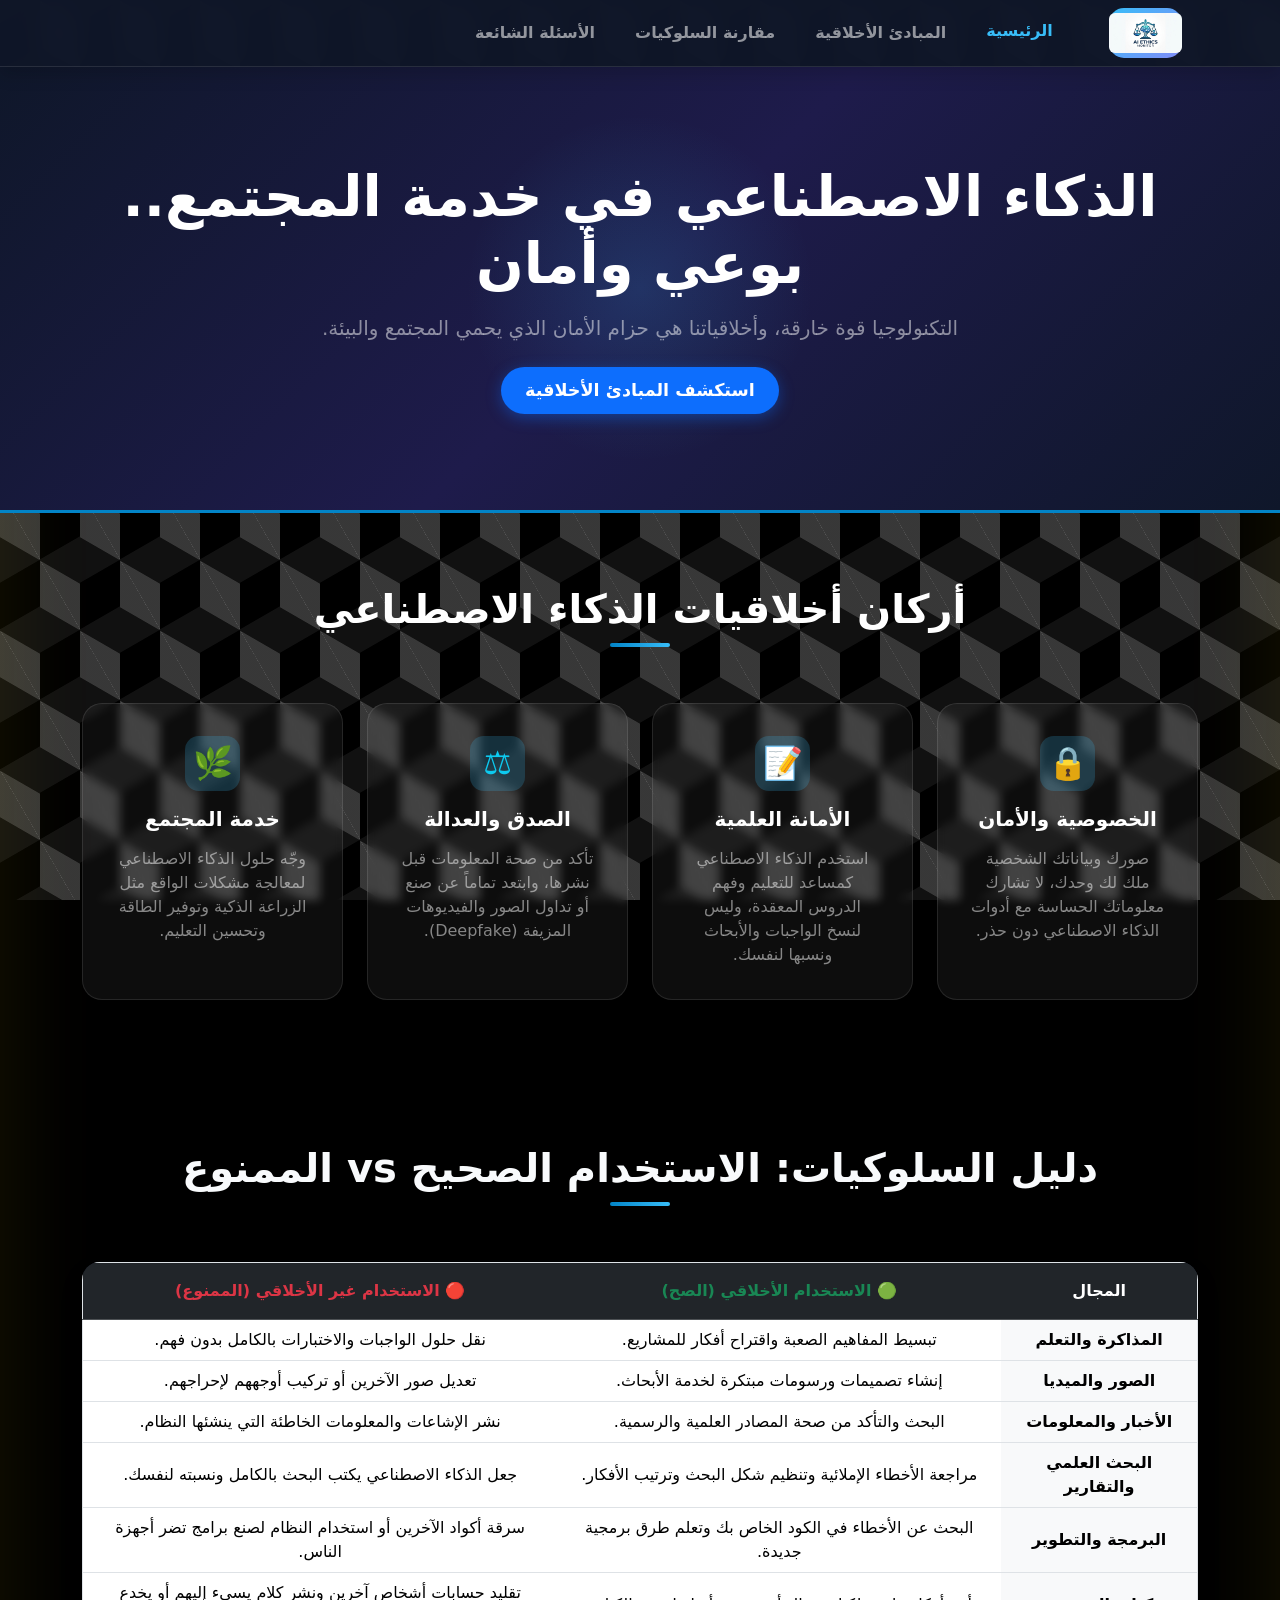
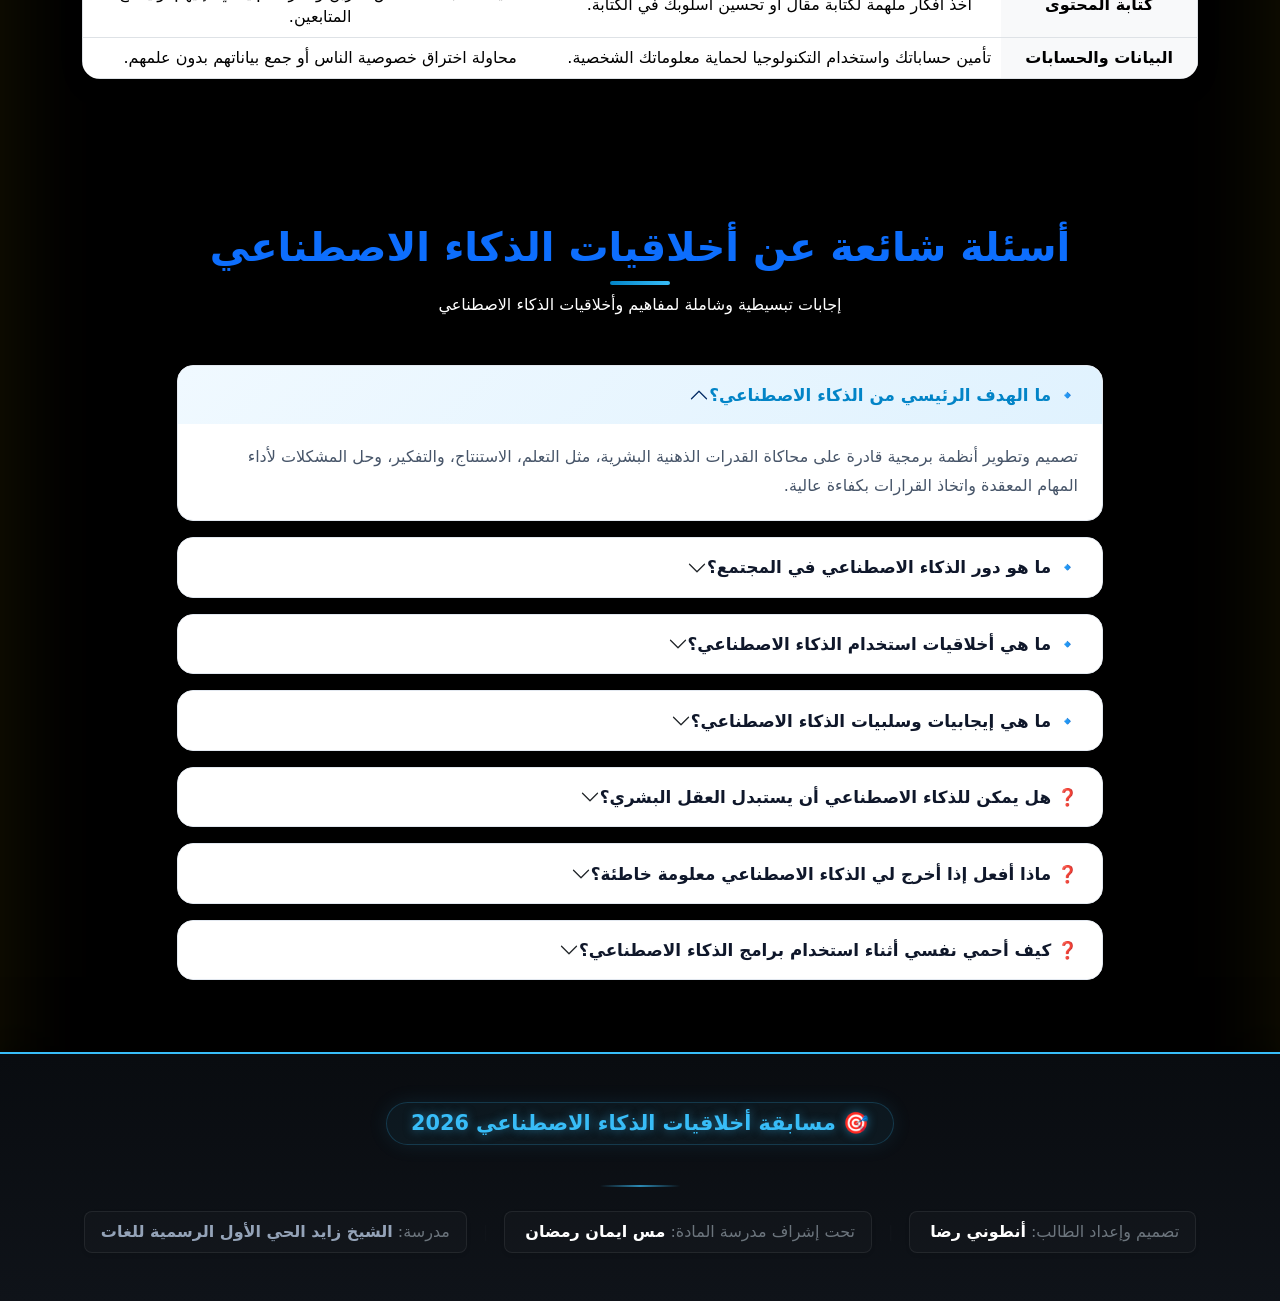
==== index.html @ 088524da "Add files via upload" ====
<!DOCTYPE html>
<html lang="ar" dir="rtl">
<head>
    <meta charset="UTF-8">
    <meta name="viewport" content="width=device-width, initial-scale=1.0">
    <title>مسابقة أخلاقيات الذكاء الاصطناعي - ذكاء بأخلاق</title>
    <!-- Bootstrap CSS -->
    <link rel="stylesheet" href="css/bootstrap.min.css">
    <!-- Font Awesome لإظهار الأيقونات -->
    <link rel="stylesheet" href="https://cdnjs.cloudflare.com/ajax/libs/font-awesome/6.5.1/css/all.min.css">
    <!-- Custom Style الملف الخارجي -->
    <link rel="stylesheet" href="style.css">

    <link rel="icon" type="image/jpeg" href="img/1dabd346-ee70-464e-b8fa-806f057bb779.jpeg">

    <!-- Open Graph Meta Tags لمشاركة اللينك -->
    <meta property="og:type" content="website">
    <meta property="og:title" content="مسابقة أخلاقيات الذكاء الاصطناعي - ذكاء بأخلاق">
    <meta property="og:description" content="دليل المبادئ الأخلاقية للذكاء الاصطناعي - القواعد والأسس لضمان استخدام التكنولوجيا بشكل آمن ومسؤول.">
    <meta property="og:image" content="https://YOUR-DOMAIN.netlify.app/img/1dabd346-ee70-464e-b8fa-806f057bb779.jpeg">

    <!-- كود الـ CSS المطور الخاص بالخلفية وإصلاح تضارب الألوان والتغطية -->
    <style>
        body {
            font-family: 'Cairo', system-ui, -apple-system, sans-serif;
            color: #f8fafc; /* تفتيح الخط الأساسي ليظهر على الخلفية المظلمة */
            overflow-x: hidden;
            width: 100%;
            min-height: 100vh; /* يضمن امتداد الخلفية لآخر الصفحة عند التمرير */
            
            /* كود الخلفية الهندسية المميزة الخاص بك بعد الدمج الاحترافي */
            background: 
              linear-gradient(30deg, #111111 12%, transparent 12.5%, transparent 87%, #111111 87.5%, #111111),
              linear-gradient(150deg, #111111 12%, transparent 12.5%, transparent 87%, #111111 87.5%, #111111),
              linear-gradient(30deg, #111111 12%, transparent 12.5%, transparent 87%, #111111 87.5%, #111111),
              linear-gradient(150deg, #111111 12%, transparent 12.5%, transparent 87%, #111111 87.5%, #111111),
              linear-gradient(60deg, #77777777 25%, transparent 25.5%, transparent 75%, #77777777 75%, #77777777),
              linear-gradient(60deg, #77777777 25%, transparent 25.5%, transparent 75%, #77777777 75%, #77777777),
              #000000; 
              
            background-position: 0 0, 0 0, 40px 70px, 40px 70px, 0 0, 40px 70px;
            background-size: 80px 140px;
            background-attachment: fixed; /* تثبيت الخلفية الهندسية أثناء التمرير لشكل أكثر احترافية */
            box-shadow: inset 0 0 100px rgba(255, 215, 0, 0.1);
        }

        /* تنسيقات إضافية لجعل الكروت تبدو زجاجية شفافة وتظهر الخلفية من ورائها */
        .custom-card {
            background: rgba(255, 255, 255, 0.05) !important;
            border: 1px solid rgba(255, 255, 255, 0.1) !important;
            color: #ffffff !important;
            backdrop-filter: blur(5px);
        }
        
        .card-hover {
            transition: transform 0.3s ease, box-shadow 0.3s ease;
        }
        
        .card-hover:hover {
            transform: translateY(-6px);
            box-shadow: 0 12px 24px rgba(56, 189, 248, 0.2) !important; /* توهج أزرق يتماشى مع الفوتر */
        }
        
        .icon-box {
            width: 55px;
            height: 55px;
            border-radius: 14px;
            background-color: rgba(56, 189, 248, 0.2);
            display: flex;
            align-items: center;
            justify-content: center;
        }

        .shadow__btn {
            display: inline-block;
            padding: 10px 24px;
            border-radius: 50px;
            color: #fff;
            background: #0d6efd;
            text-decoration: none;
            box-shadow: 0 4px 15px rgba(13, 110, 253, 0.4);
            transition: 0.3s;
        }

        .shadow__btn:hover {
            background: #0b5ed7;
            color: #fff;
            transform: scale(1.05);
        }

        /* تعديل ألوان الجدول ليتناسب مع الخلفية المظلمة */
        .table {
            color: #fff !important;
        }
        .table-hover tbody tr:hover {
            background-color: rgba(255, 255, 255, 0.05) !important;
            color: #fff !important;
        }
        .text-muted-mt-2{
            color: white;
        }
    </style>
</head>
<body>

    <!-- 1. (Navbar) -->
    <nav class="navbar navbar-expand-lg navbar-dark bg-dark sticky-top shadow">
        <div class="container">
            <a class="navbar-brand fw-bold d-flex align-items-center gap-2" href="#home">
                <img src="img/1dabd346-ee70-464e-b8fa-806f057bb779.jpeg" alt="شعار ذكاء بأخلاق" height="40" class="d-inline-block align-text-top rounded">
            </a>

            <button class="navbar-toggler border-0" type="button" data-bs-toggle="collapse" data-bs-target="#navbarNav">
                <span class="navbar-toggler-icon"></span>
            </button>

            <div class="collapse navbar-collapse" id="navbarNav">
                <ul class="navbar-nav ms-auto gap-2">
                    <li class="nav-item"><a class="nav-link active px-3 rounded-pill" href="#home">الرئيسية</a></li>
                    <li class="nav-item"><a class="nav-link px-3 rounded-pill" href="#principles">المبادئ الأخلاقية</a></li>
                    <li class="nav-item"><a class="nav-link px-3 rounded-pill" href="#comparison">مقارنة السلوكيات</a></li>
                    <li class="nav-item"><a class="nav-link px-3 rounded-pill" href="#faq">الأسئلة الشائعة</a></li>
                </ul>
            </div>
        </div>
    </nav>

    <!-- 2. (Hero Section - جعلنا الخلفية شفافة لتعرض هندسة الموقع) -->
    <header id="home" class="bg-transparent text-white text-center py-5">
        <div class="container py-5 position-relative" style="z-index: 2;">
            <h1 class="display-4 fw-bold mb-3 text-white">الذكاء الاصطناعي في خدمة المجتمع.. بوعي وأمان</h1>
            <p class="lead mb-4 text-white-50 mx-auto" style="max-width: 750px;">التكنولوجيا قوة خارقة، وأخلاقياتنا هي حزام الأمان الذي يحمي المجتمع والبيئة.</p>
            <a href="principles.html" class="shadow__btn">
                استكشف المبادئ الأخلاقية
            </a>
        </div>
    </header>

    <!-- 3. (Cards Section - تمت إزالة bg-light وتطبيق كلاس المظهر الزجاجي الشفاف) -->
    <section id="principles" class="py-5 bg-transparent">
        <div class="container py-4">
            <div class="text-center mb-5">
                <h2 class="fw-bold display-6 text-white">أركان أخلاقيات الذكاء الاصطناعي</h2>
            </div>
            <div class="row g-4">
                <div class="col-md-3 col-sm-6">
                    <div class="card h-100 text-center border-0 p-3 card-hover custom-card">
                        <div class="card-body">
                            <div class="icon-box text-info fs-2 mb-3 mx-auto">🔒</div>
                            <h5 class="card-title fw-bold mb-3 text-white">الخصوصية والأمان</h5>
                            <p class="card-text text-white-50 fs-6">صورك وبياناتك الشخصية ملك لك وحدك، لا تشارك معلوماتك الحساسة مع أدوات الذكاء الاصطناعي دون حذر.</p>
                        </div>
                    </div>
                </div>
                <div class="col-md-3 col-sm-6">
                    <div class="card h-100 text-center border-0 p-3 card-hover custom-card">
                        <div class="card-body">
                            <div class="icon-box text-info fs-2 mb-3 mx-auto">📝</div>
                            <h5 class="card-title fw-bold mb-3 text-white">الأمانة العلمية</h5>
                            <p class="card-text text-white-50 fs-6">استخدم الذكاء الاصطناعي كمساعد للتعليم وفهم الدروس المعقدة، وليس لنسخ الواجبات والأبحاث ونسبها لنفسك.</p>
                        </div>
                    </div>
                </div>
                <div class="col-md-3 col-sm-6">
                    <div class="card h-100 text-center border-0 p-3 card-hover custom-card">
                        <div class="card-body">
                            <div class="icon-box text-info fs-2 mb-3 mx-auto">⚖️</div>
                            <h5 class="card-title fw-bold mb-3 text-white">الصدق والعدالة</h5>
                            <p class="card-text text-white-50 fs-6">تأكد من صحة المعلومات قبل نشرها، وابتعد تماماً عن صنع أو تداول الصور والفيديوهات المزيفة (Deepfake).</p>
                        </div>
                    </div>
                </div>
                <div class="col-md-3 col-sm-6">
                    <div class="card h-100 text-center border-0 p-3 card-hover custom-card">
                        <div class="card-body">
                            <div class="icon-box text-info fs-2 mb-3 mx-auto">🌿</div>
                            <h5 class="card-title fw-bold mb-3 text-white">خدمة المجتمع</h5>
                            <p class="card-text text-white-50 fs-6">وجّه حلول الذكاء الاصطناعي لمعالجة مشكلات الواقع مثل الزراعة الذكية وتوفير الطاقة وتحسين التعليم.</p>
                        </div>
                    </div>
                </div>
            </div>
        </div>
    </section>

    <!-- 4. (Dos & Don'ts Table) -->
    <section id="comparison" class="py-5 bg-transparent">
        <div class="container py-4">
            <div class="text-center mb-5">
                <h2 class="fw-bold display-6">دليل السلوكيات: الاستخدام الصحيح vs الممنوع</h2>
            </div>
            <div class="table-responsive">
                <table class="table table-hover align-middle border text-center mb-0">
                    <thead class="table-dark">
                        <tr>
                            <th class="py-3">المجال</th>
                            <th class="py-3 text-success">🟢 الاستخدام الأخلاقي (الصح)</th>
                            <th class="py-3 text-danger">🔴 الاستخدام غير الأخلاقي (الممنوع)</th>
                        </tr>
                    </thead>
                    <tbody class="fs-6">
                        <tr>
                            <td class="fw-bold bg-light">المذاكرة والتعلم</td>
                            <td>تبسيط المفاهيم الصعبة واقتراح أفكار للمشاريع.</td>
                            <td>نقل حلول الواجبات والاختبارات بالكامل بدون فهم.</td>
                        </tr>
                        <tr>
                            <td class="fw-bold bg-light">الصور والميديا</td>
                            <td>إنشاء تصميمات ورسومات مبتكرة لخدمة الأبحاث.</td>
                            <td>تعديل صور الآخرين أو تركيب أوجههم لإحراجهم.</td>
                        </tr>
                        <tr>
                            <td class="fw-bold bg-light">الأخبار والمعلومات</td>
                            <td>البحث والتأكد من صحة المصادر العلمية والرسمية.</td>
                            <td>نشر الإشاعات والمعلومات الخاطئة التي ينشئها النظام.</td>
                        </tr>
                        <tr>
                            <td class="fw-bold bg-light">البحث العلمي والتقارير</td>
                            <td>مراجعة الأخطاء الإملائية وتنظيم شكل البحث وترتيب الأفكار.</td>
                            <td>جعل الذكاء الاصطناعي يكتب البحث بالكامل ونسبته لنفسك.</td>
                        </tr>
                        <tr>
                            <td class="fw-bold bg-light">البرمجة والتطوير</td>
                            <td>البحث عن الأخطاء في الكود الخاص بك وتعلم طرق برمجية جديدة.</td>
                            <td>سرقة أكواد الآخرين أو استخدام النظام لصنع برامج تضر أجهزة الناس.</td>
                        </tr>
                        <tr>
                            <td class="fw-bold bg-light">كتابة المحتوى</td>
                            <td>أخذ أفكار ملهمة لكتابة مقال أو تحسين أسلوبك في الكتابة.</td>
                            <td>تقليد حسابات أشخاص آخرين ونشر كلام يسيء إليهم أو يخدع المتابعين.</td>
                        </tr>
                        <tr>
                            <td class="fw-bold bg-light">البيانات والحسابات</td>
                            <td>تأمين حساباتك واستخدام التكنولوجيا لحماية معلوماتك الشخصية.</td>
                            <td>محاولة اختراق خصوصية الناس أو جمع بياناتهم بدون علمهم.</td>
                        </tr>
                    </tbody>
                </table>
            </div>
        </div>
    </section>

    <!-- 5. (Accordion Section) -->
    <section id="faq" class="py-5 bg-transparent">
        <div class="container py-4">
            <div class="text-center mb-5">
                <h2 class="fw-bold text-primary display-6">أسئلة شائعة عن أخلاقيات الذكاء الاصطناعي</h2>
                <p class="text-muted-mt-2">إجابات تبسيطية وشاملة لمفاهيم وأخلاقيات الذكاء الاصطناعي</p>
            </div>

            <div class="row justify-content-center">
                <div class="col-lg-10">
                    <div class="accordion faq-accordion d-flex flex-column gap-3" id="faqAccordion">
                        
                        <!-- السؤال الأول -->
                        <div class="accordion-item shadow-sm">
                            <h3 class="accordion-header" id="headingOne">
                                <button class="accordion-button fw-bold" type="button" data-bs-toggle="collapse" data-bs-target="#collapseOne" aria-expanded="true" aria-controls="collapseOne">
                                    🔹 ما الهدف الرئيسي من الذكاء الاصطناعي؟
                                </button>
                            </h3>
                            <div id="collapseOne" class="accordion-collapse collapse show" data-bs-parent="#faqAccordion">
                                <div class="accordion-body">
                                    تصميم وتطوير أنظمة برمجية قادرة على محاكاة القدرات الذهنية البشرية، مثل التعلم، الاستنتاج، والتفكير، وحل المشكلات لأداء المهام المعقدة واتخاذ القرارات بكفاءة عالية.
                                </div>
                            </div>
                        </div>

                        <!-- السؤال الثاني -->
                        <div class="accordion-item shadow-sm">
                            <h3 class="accordion-header" id="headingTwo">
                                <button class="accordion-button collapsed fw-bold" type="button" data-bs-toggle="collapse" data-bs-target="#collapseTwo">
                                    🔹 ما هو دور الذكاء الاصطناعي في المجتمع؟
                                </button>
                            </h3>
                            <div id="collapseTwo" class="accordion-collapse collapse" data-bs-parent="#faqAccordion">
                                <div class="accordion-body">
                                    يساهم الذكاء الاصطناعي في تطوير وتحسين مجالات عديدة في حياتنا، مثل:
                                    <ul class="mt-2 mb-0">
                                        <li><strong>التعليم:</strong> تقديم وسائل تعليمية تفاعلية وتجربة تعلم مخصصة لكل طالب.</li>
                                        <li><strong>الطب والرعاية الصحية:</strong> المساعدة في التشخيص المبكر للأمراض وتحليل الصور الطبية.</li>
                                        <li><strong>الخدمات والصناعة:</strong> أتمتة الأعمال التكرارية وتحسين سرعة ودقة الإنتاج.</li>
                                    </ul>
                                </div>
                            </div>
                        </div>

                        <!-- السؤال الثالث -->
                        <div class="accordion-item shadow-sm">
                            <h3 class="accordion-header" id="headingThree">
                                <button class="accordion-button collapsed fw-bold" type="button" data-bs-toggle="collapse" data-bs-target="#collapseThree">
                                    🔹 ما هي أخلاقيات استخدام الذكاء الاصطناعي؟
                                </button>
                            </h3>
                            <div id="collapseThree" class="accordion-collapse collapse" data-bs-parent="#faqAccordion">
                                <div class="accordion-body">
                                    هي المبادئ والقواعد التي تضمن استخدام التكنولوجيا بشكل آمن ومسؤول، وأهمها:
                                    <ul class="mt-2 mb-0">
                                        <li><strong>الخصوصية:</strong> حماية بيانات المستخدمين وعدم مشاركتها دون إذن.</li>
                                        <li><strong>العدالة وعدم التحيز:</strong> تقديم نتائج عادلة لجميع الفئات دون تمييز.</li>
                                        <li><strong>الشفافية والمسؤولية:</strong> وضوح طريقة عمل النظام وتحديد المسؤول عن أخطائه.</li>
                                        <li><strong>الأمانة العلمية:</strong> مراعاة الحقيقة وتجنب نشر المعلومات الخاطئة.</li>
                                    </ul>
                                </div>
                            </div>
                        </div>

                        <!-- السؤال الرابع -->
                        <div class="accordion-item shadow-sm">
                            <h3 class="accordion-header" id="headingFour">
                                <button class="accordion-button collapsed fw-bold" type="button" data-bs-toggle="collapse" data-bs-target="#collapseFour">
                                    🔹 ما هي إيجابيات وسلبيات الذكاء الاصطناعي؟
                                </button>
                            </h3>
                            <div id="collapseFour" class="accordion-collapse collapse" data-bs-parent="#faqAccordion">
                                <div class="accordion-body">
                                    <p class="mb-2"><strong>الإيجابيات:</strong> السرعة والدقة العالية، معالجة كميات ضخمة من البيانات، وتوفير الوقت والجهد في المهام التكرارية.</p>
                                    <p class="mb-0"><strong>السلبيات:</strong> احتمال الاعتماد المفرط عليه مما يقلل التفكير الإبداعي، مخاطر انتهاك الخصوصية، والتأثير على بعض الوظائف التقليدية.</p>
                                </div>
                            </div>
                        </div>

                        <!-- السؤال الخامس -->
                        <div class="accordion-item shadow-sm">
                            <h3 class="accordion-header" id="headingFive">
                                <button class="accordion-button collapsed fw-bold" type="button" data-bs-toggle="collapse" data-bs-target="#collapseFive">
                                    ❓ هل يمكن للذكاء الاصطناعي أن يستبدل العقل البشري؟
                                </button>
                            </h3>
                            <div id="collapseFive" class="accordion-collapse collapse" data-bs-parent="#faqAccordion">
                                <div class="accordion-body">
                                    لا، الذكاء الاصطناعي مجرد أداة تعتمد على البيانات، بينما العقل البشري يمتلك الإبداع والأخلاق والضمير.
                                </div>
                            </div>
                        </div>

                        <!-- السؤال السادس -->
                        <div class="accordion-item shadow-sm">
                            <h3 class="accordion-header" id="headingSix">
                                <button class="accordion-button collapsed fw-bold" type="button" data-bs-toggle="collapse" data-bs-target="#collapseSix">
                                    ❓ ماذا أفعل إذا أخرج لي الذكاء الاصطناعي معلومة خاطئة؟
                                </button>
                            </h3>
                            <div id="collapseSix" class="accordion-collapse collapse" data-bs-parent="#faqAccordion">
                                <div class="accordion-body">
                                    يجب عليك مراجعة المصادر والكتب المدرسية لتصحيح المعلومة فوراً وعدم تداولها.
                                </div>
                            </div>
                        </div>

                        <!-- السؤال السابع -->
                        <div class="accordion-item shadow-sm">
                            <h3 class="accordion-header" id="headingSeven">
                                <button class="accordion-button collapsed fw-bold" type="button" data-bs-toggle="collapse" data-bs-target="#collapseSeven">
                                    ❓ كيف أحمي نفسي أثناء استخدام برامج الذكاء الاصطناعي؟
                                </button>
                            </h3>
                            <div id="collapseSeven" class="accordion-collapse collapse" data-bs-parent="#faqAccordion">
                                <div class="accordion-body">
                                    تجنب إدخال اسمك الكامل، عنوانك، أرقامك السرية، أو صورك الخاصة داخل أي منصة ذكاء اصطناعي.
                                </div>
                            </div>
                        </div>

                    </div>
                </div>
            </div>
        </div>
    </section>

    <!-- 6. تذييل الصفحة (Footer) -->
    <footer class="text-white text-center py-5" style="position: relative; z-index: 10; background: linear-gradient(180deg, #090c10 0%, #0f1319 100%); border-top: 2px solid #38bdf8; box-shadow: 0 -15px 40px rgba(0, 0, 0, 0.5); backdrop-filter: blur(10px);">
        <div class="container">
            <div class="mb-4 d-inline-block px-4 py-2 rounded-pill" style="background: rgba(56, 189, 248, 0.06); border: 1px solid rgba(56, 189, 248, 0.2); box-shadow: 0 0 20px rgba(56, 189, 248, 0.1);">
                <h5 class="mb-0 fw-bold text-uppercase tracking-wide" style="color: #38bdf8; text-shadow: 0 0 10px rgba(56, 189, 248, 0.5); font-size: 1.3rem;">
                    🎯 مسابقة أخلاقيات الذكاء الاصطناعي 2026
                </h5>
            </div>
            
            <div class="mx-auto my-3" style="width: 80px; height: 2px; background: linear-gradient(90deg, transparent, #38bdf8, transparent); opacity: 0.7;"></div>
            
            <div class="d-flex flex-wrap justify-content-center align-items-center gap-3 mt-4">
                
                <div class="px-3 py-2 rounded-3 shadow-sm text-secondary fs-6" style="background: rgba(255, 255, 255, 0.02); border: 1px solid rgba(255, 255, 255, 0.07);">
                    تصميم وإعداد الطالب: <strong class="text-white ms-1 fw-bold" style="color: #ffffff;">أنطوني رضا</strong>
                </div>

                <span class="d-none d-md-inline text-muted opacity-25">|</span>

                <div class="px-3 py-2 rounded-3 shadow-sm text-secondary fs-6" style="background: rgba(255, 255, 255, 0.02); border: 1px solid rgba(255, 255, 255, 0.07);">
                    تحت إشراف مدرسة المادة: <strong class="text-white ms-1 fw-bold" style="color: #ffffff;">مس ايمان رمضان</strong>
                </div>

                <span class="d-none d-md-inline text-muted opacity-25">|</span>

                <div class="px-3 py-2 rounded-3 shadow-sm text-secondary fs-6" style="background: rgba(255, 255, 255, 0.02); border: 1px solid rgba(255, 255, 255, 0.07);">
                    مدرسة: <span class="fw-semibold" style="color: #94a3b8;">الشيخ زايد الحي الأول الرسمية للغات</span>
                </div>
                
            </div>
        </div>
    </footer>

    <!-- ملف Bootstrap JS المحلي -->
    <script src="js/bootstrap.bundle.min.js"></script>
</body>
</html>
---- style.css ----
body {
    font-family: 'Cairo', system-ui, -apple-system, sans-serif;
    background-color: #f8fafc;
    color: #1e293b;
    overflow-x: hidden;
      width: 100%;
  height: 100%;
  background: linear-gradient(
      30deg,
      #111111 12%,
      transparent 12.5%,
      transparent 87%,
      #111111 87.5%,
      #111111
    ),
    linear-gradient(
      150deg,
      #111111 12%,
      transparent 12.5%,
      transparent 87%,
      #111111 87.5%,
      #111111
    ),
    linear-gradient(
      30deg,
      #111111 12%,
      transparent 12.5%,
      transparent 87%,
      #111111 87.5%,
      #111111
    ),
    linear-gradient(
      150deg,
      #111111 12%,
      transparent 12.5%,
      transparent 87%,
      #111111 87.5%,
      #111111
    ),
    linear-gradient(
      60deg,
      #77777777 25%,
      transparent 25.5%,
      transparent 75%,
      #77777777 75%,
      #77777777
    ),
    linear-gradient(
      60deg,
      #77777777 25%,
      transparent 25.5%,
      transparent 75%,
      #77777777 75%,
      #77777777
    );
  background-position:
    0 0,
    0 0,
    40px 70px,
    40px 70px,
    0 0,
    40px 70px;
  background-color: #000000;
  background-size: 80px 140px;
  box-shadow: inset 0 0 100px rgba(255, 215, 0, 0.1);
}


/* شريط التنقل الزجاجي */
.navbar {
    background-color: rgba(15, 23, 42, 0.95) !important;
    backdrop-filter: blur(12px);
    border-bottom: 1px solid rgba(255, 255, 255, 0.1);
}

.navbar-brand {
    font-size: 1.35rem;
    background: linear-gradient(135deg, #38bdf8, #818cf8);
    -background-clip: text;
    -text-fill-color: transparent;
    border-radius: 15px;
}

.nav-link {
    font-weight: 600;
    transition: all 0.3s ease;
}

.nav-link:hover, .nav-link.active {
    color: #38bdf8 !important;
    transform: translateY(-2px);
}

/* الهيدر الرئيسي مع خلفية مضاءة */
#home {
    background: linear-gradient(135deg, #0f172a 0%, #1e1b4b 50%, #0f172a 100%) !important;
    position: relative;
    overflow: hidden;
    border-bottom: 3px solid #0284c7;
}

#home::before {
    content: '';
    position: absolute;
    top: 50%;
    left: 50%;
    transform: translate(-50%, -50%);
    width: 350px;
    height: 350px;
    background: radial-gradient(circle, rgba(56, 189, 248, 0.15) 0%, transparent 70%);
    pointer-events: none;
}

/* زر استكشف المبادئ الجذاب (shadow__btn) */
.shadow__btn {
    display: inline-block;
    padding: 14px 38px;
    border: none;
    font-size: 1.1rem;
    color: #ffffff !important;
    border-radius: 50px;
    font-weight: 700;
    text-decoration: none;
    transition: all 0.35s ease;
    box-shadow: 0 10px 25px rgba(2, 132, 199, 0.4);
    background: linear-gradient(135deg, #0284c7 0%, #2563eb 100%);
}

.shadow__btn:hover {
    transform: translateY(-4px) scale(1.03);
    box-shadow: 0 15px 35px rgba(2, 132, 199, 0.6);
    background: linear-gradient(135deg, #0369a1 0%, #1d4ed8 100%);
}

/* عناوين الأقسام */
section h2 {
    position: relative;
    display: inline-block;
}

section h2::after {
    content: '';
    display: block;
    width: 60px;
    height: 4px;
    background: linear-gradient(90deg, #0284c7, #38bdf8);
    border-radius: 2px;
    margin: 10px auto 0;
}

/* كروت المبادئ الأخلاقية */
.card {
    border-radius: 20px !important;
    transition: all 0.35s cubic-bezier(0.175, 0.885, 0.32, 1.275);
    background: #ffffff;
    border: 1px solid #e2e8f0 !important;
}

.card:hover {
    transform: translateY(-8px);
    box-shadow: 0 20px 30px rgba(2, 132, 199, 0.12) !important;
    border-color: #38bdf8 !important;
}

/* جدول مقارنة السلوكيات */
.table-responsive {
    border-radius: 18px;
    overflow: hidden;
    box-shadow: 0 10px 30px rgba(0, 0, 0, 0.05);
}

.table thead {
    background: linear-gradient(135deg, #0f172a, #1e293b) !important;
}

.table tbody tr {
    transition: all 0.2s ease;
}

.table tbody tr:hover {
    background-color: rgba(56, 189, 248, 0.06) !important;
}

/* الأسئلة الشائعة (Accordion) */
.accordion-item {
    border: 1px solid #e2e8f0 !important;
    border-radius: 16px !important;
    overflow: hidden;
    transition: all 0.3s ease;
}

.accordion-item:hover {
    border-color: #38bdf8 !important;
    box-shadow: 0 8px 20px rgba(56, 189, 248, 0.08) !important;
}

.accordion-button {
    font-size: 1.05rem;
    padding: 1.2rem 1.5rem;
    background-color: #ffffff;
    color: #0f172a;
}

.accordion-button:not(.collapsed) {
    background: linear-gradient(135deg, #f0f9ff, #e0f2fe) !important;
    color: #0284c7 !important;
    box-shadow: none;
}

.accordion-body {
    padding: 1.2rem 1.5rem;
    line-height: 1.8;
    color: #475569;
}
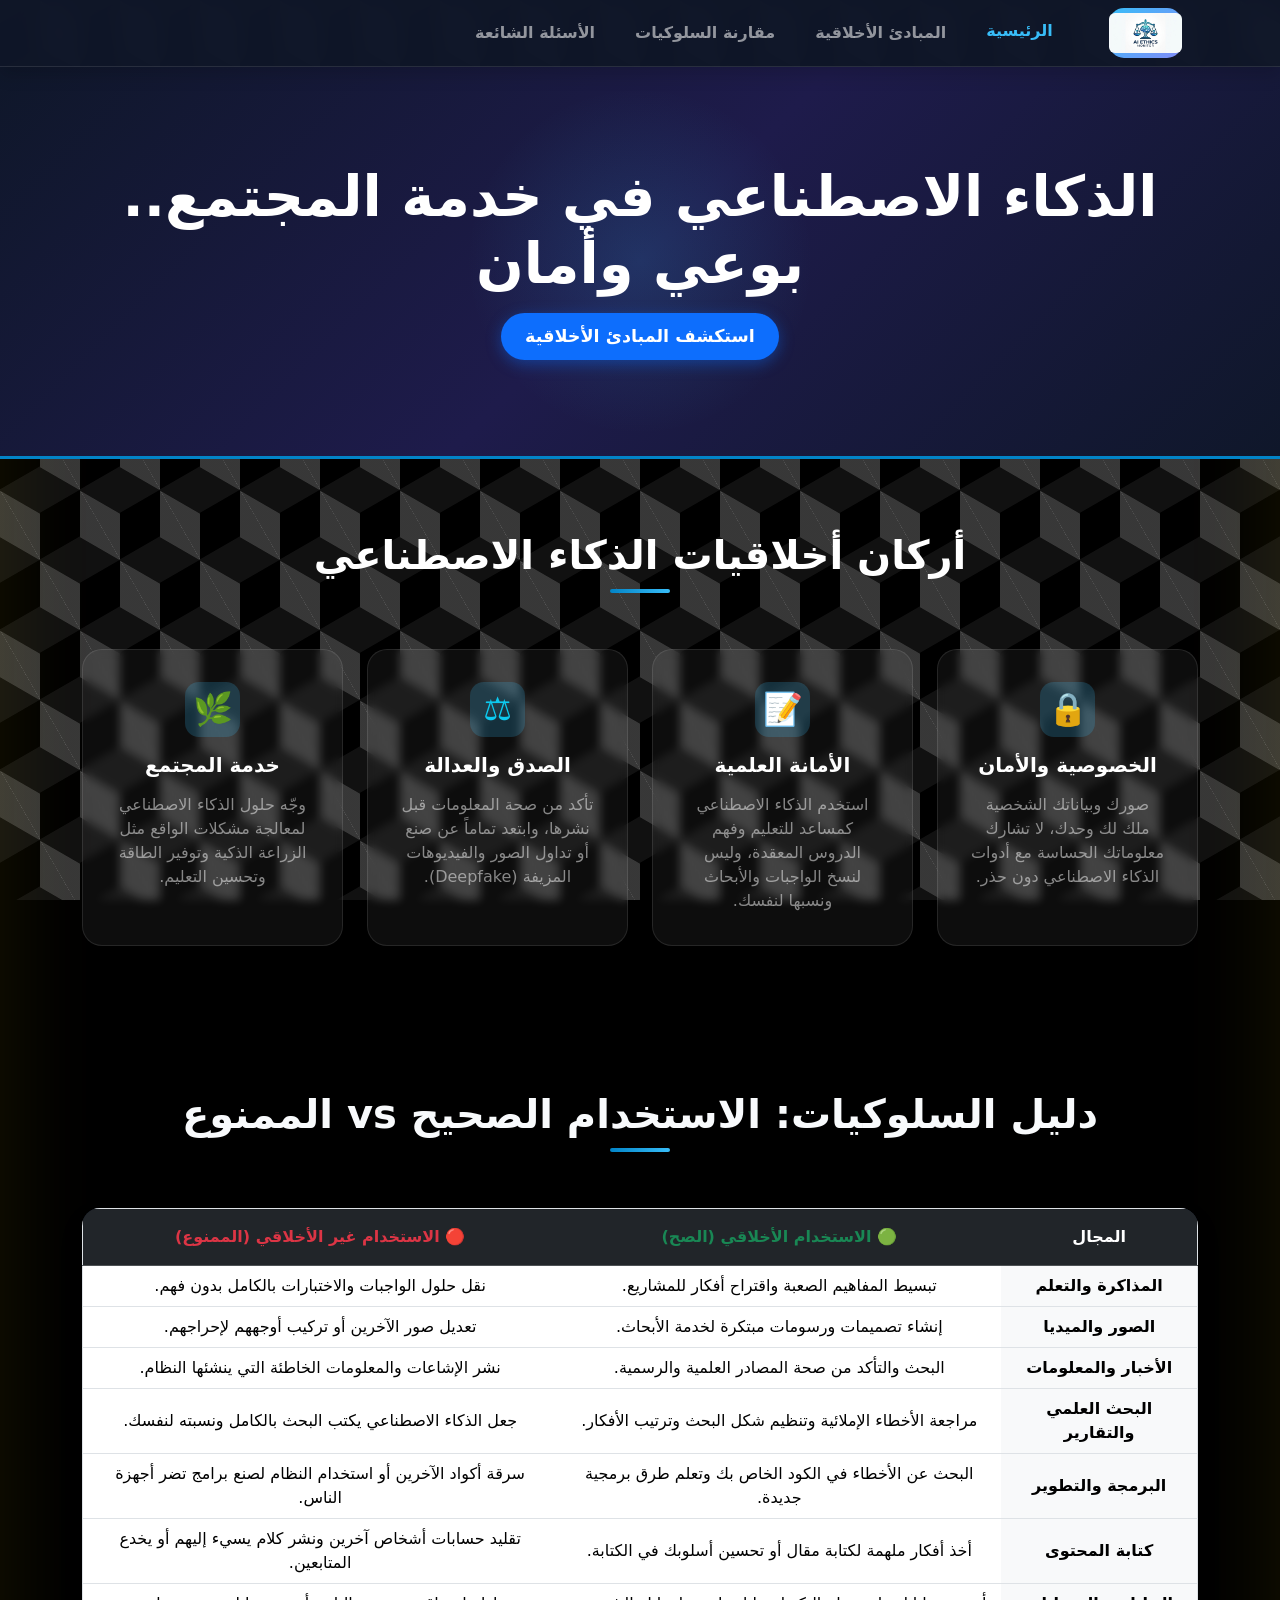
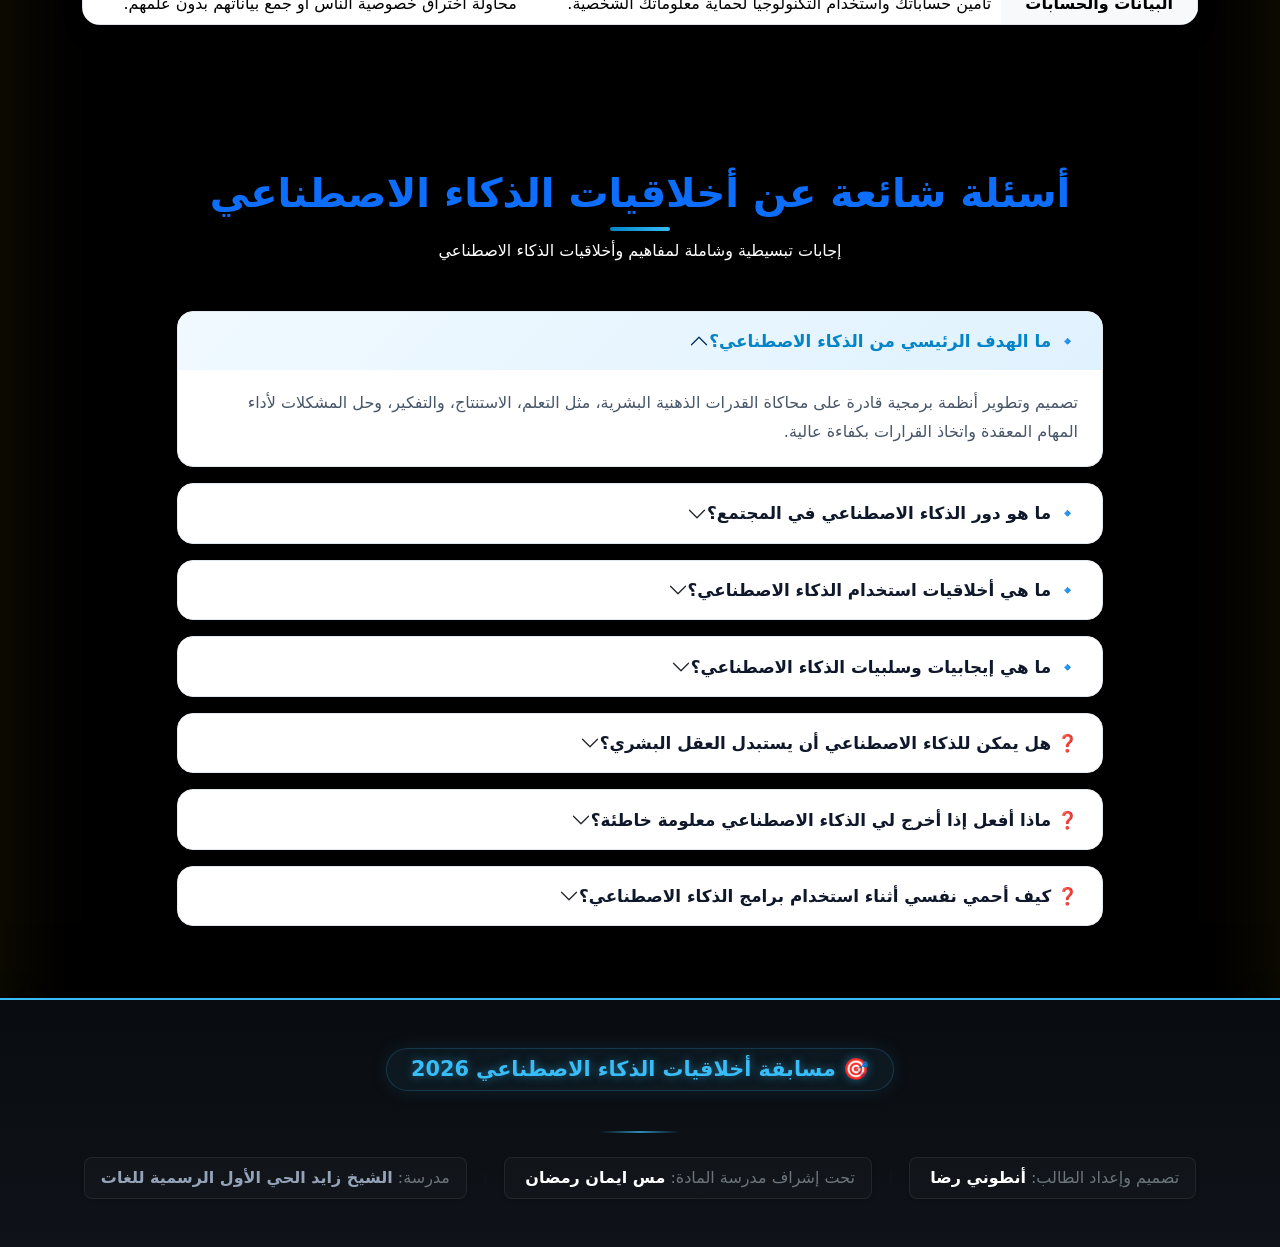
==== commit 6cec77f3: "Add files via upload" ====
--- a/index.html
+++ b/index.html
@@ -129,7 +129,6 @@
     <header id="home" class="bg-transparent text-white text-center py-5">
         <div class="container py-5 position-relative" style="z-index: 2;">
             <h1 class="display-4 fw-bold mb-3 text-white">الذكاء الاصطناعي في خدمة المجتمع.. بوعي وأمان</h1>
-            <p class="lead mb-4 text-white-50 mx-auto" style="max-width: 750px;">التكنولوجيا قوة خارقة، وأخلاقياتنا هي حزام الأمان الذي يحمي المجتمع والبيئة.</p>
             <a href="principles.html" class="shadow__btn">
                 استكشف المبادئ الأخلاقية
             </a>
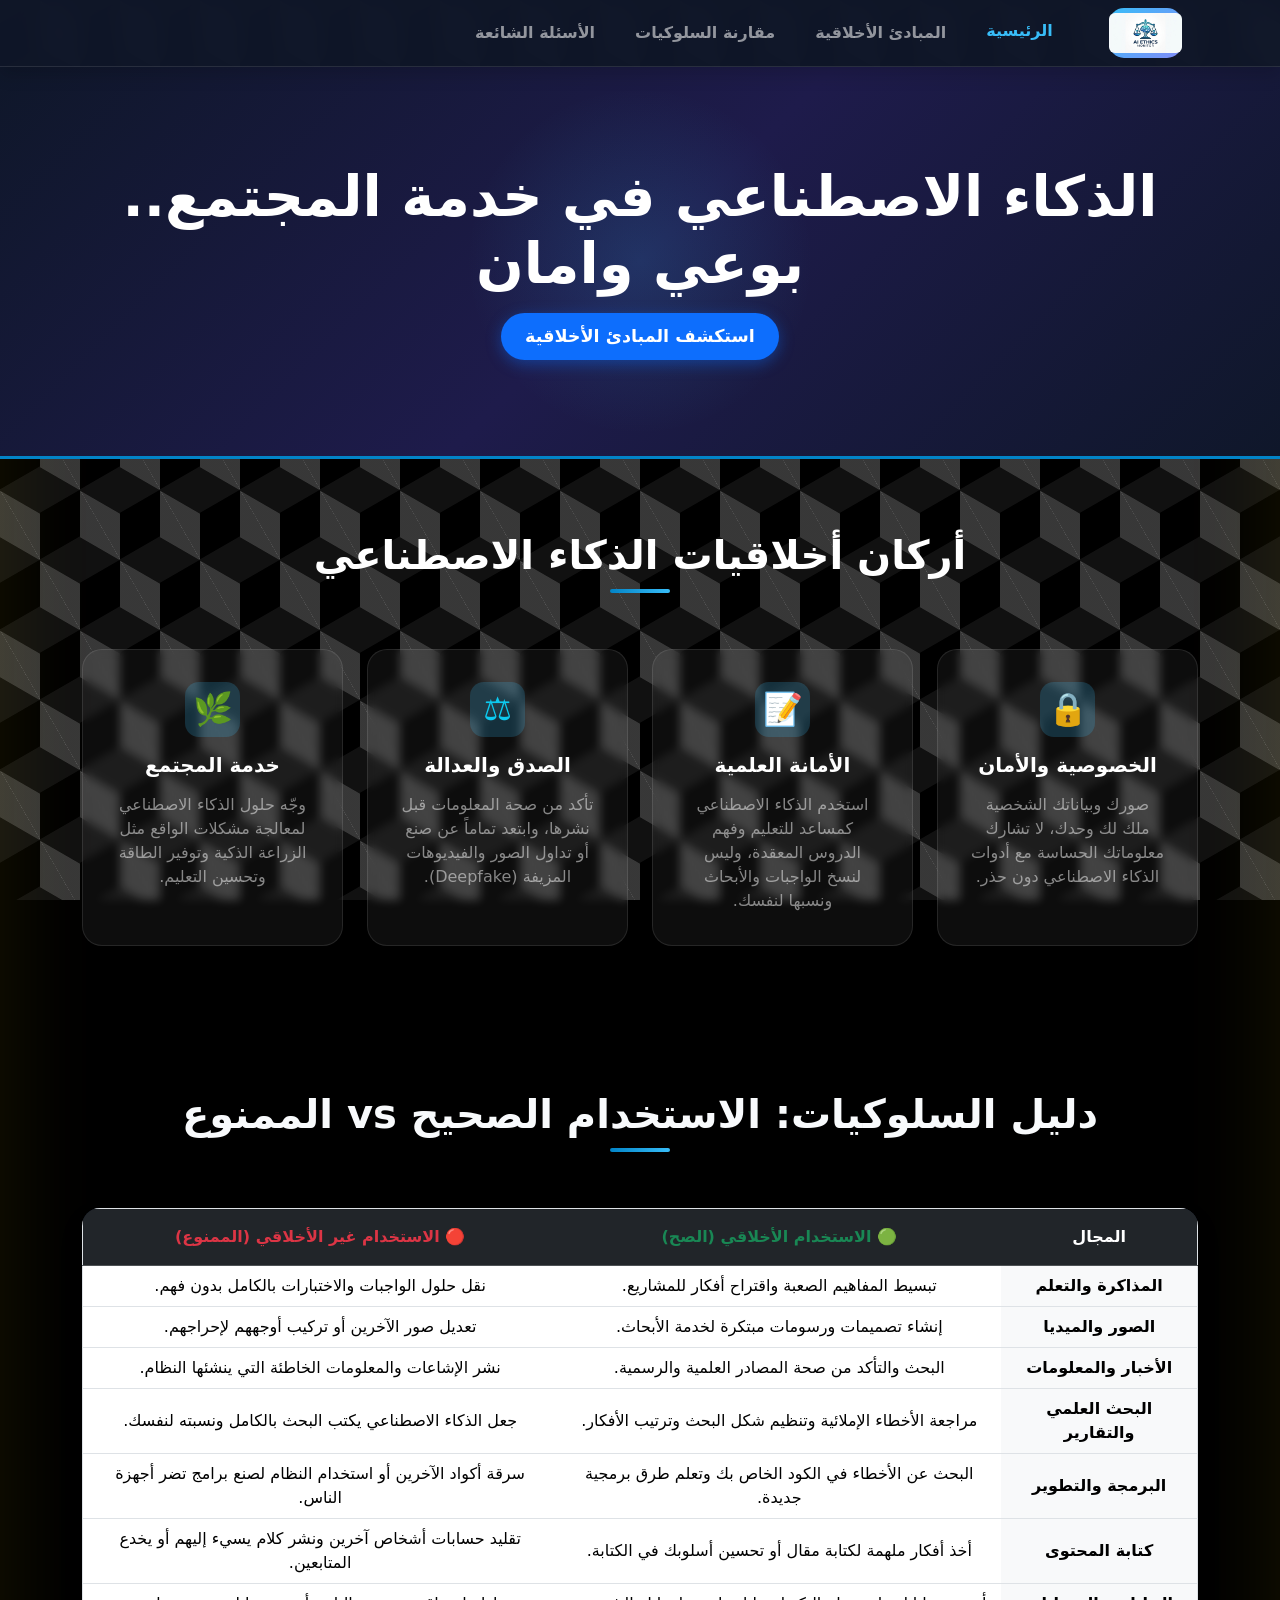
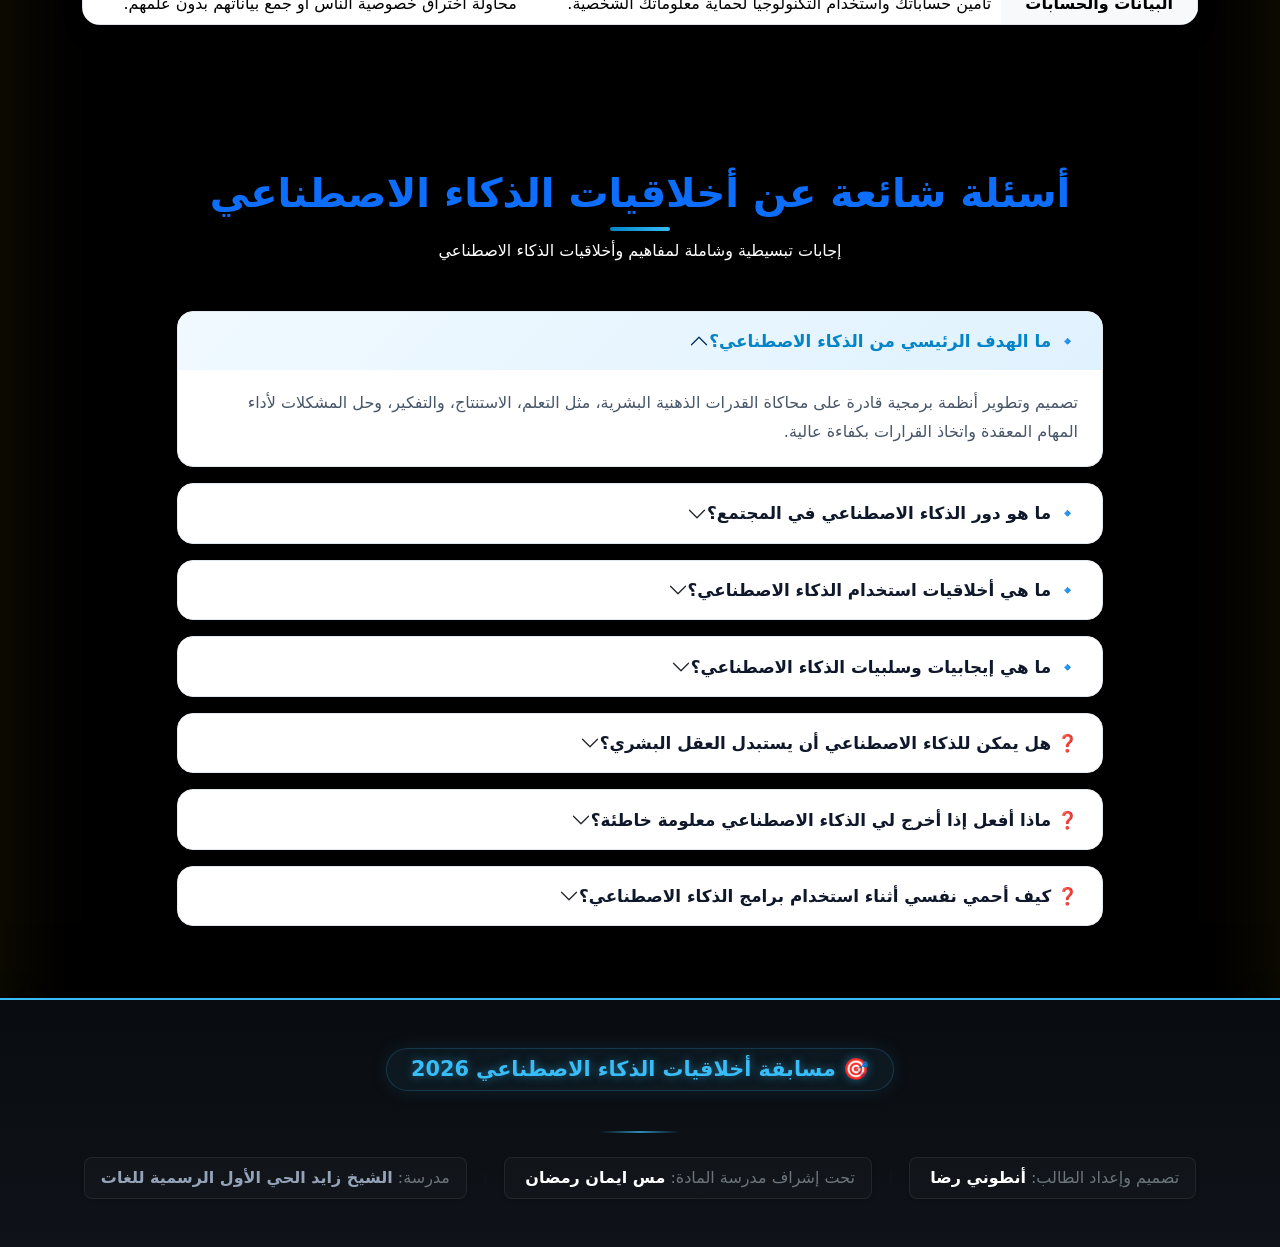
==== commit 3763e1fc: "Add files via upload" ====
--- a/index.html
+++ b/index.html
@@ -128,7 +128,7 @@
     <!-- 2. (Hero Section - جعلنا الخلفية شفافة لتعرض هندسة الموقع) -->
     <header id="home" class="bg-transparent text-white text-center py-5">
         <div class="container py-5 position-relative" style="z-index: 2;">
-            <h1 class="display-4 fw-bold mb-3 text-white">الذكاء الاصطناعي في خدمة المجتمع.. بوعي وأمان</h1>
+            <h1 class="display-4 fw-bold mb-3 text-white">الذكاء الاصطناعي في خدمة المجتمع.. بوعي وامان</h1>
             <a href="principles.html" class="shadow__btn">
                 استكشف المبادئ الأخلاقية
             </a>
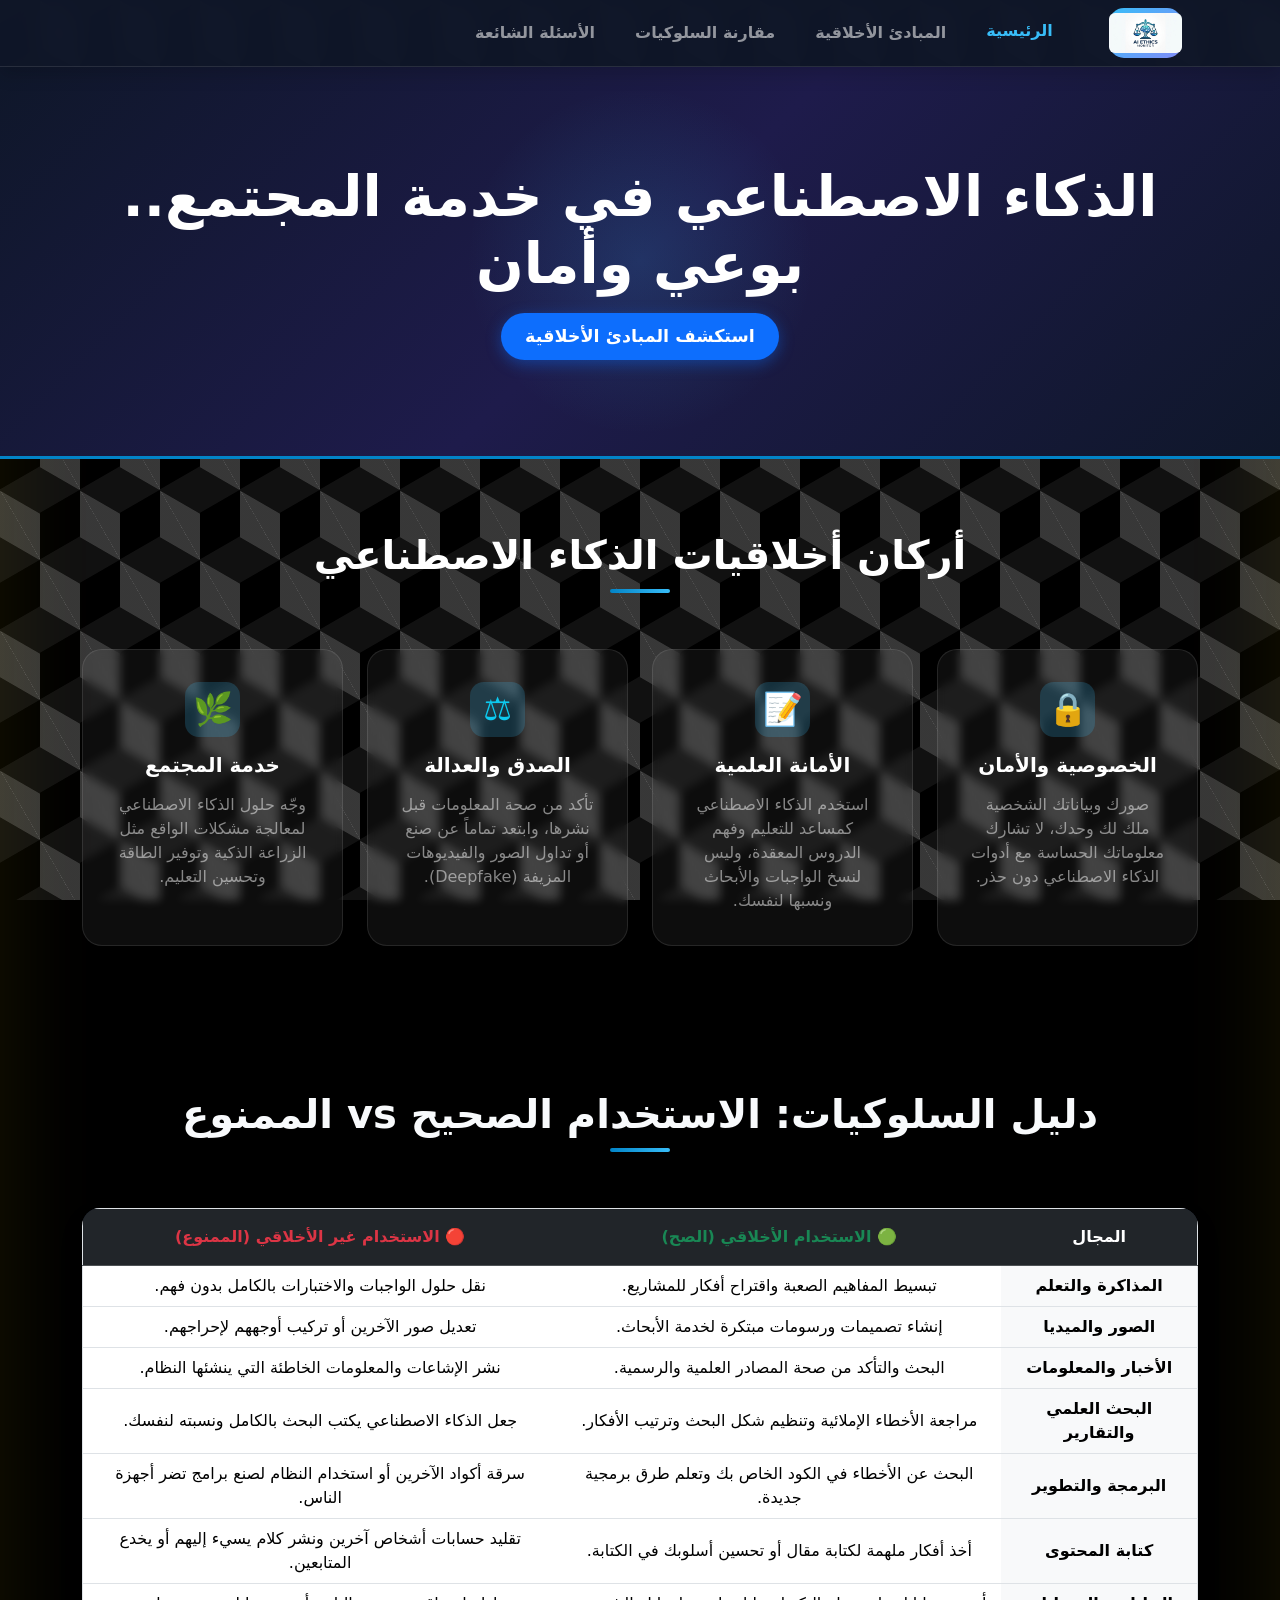
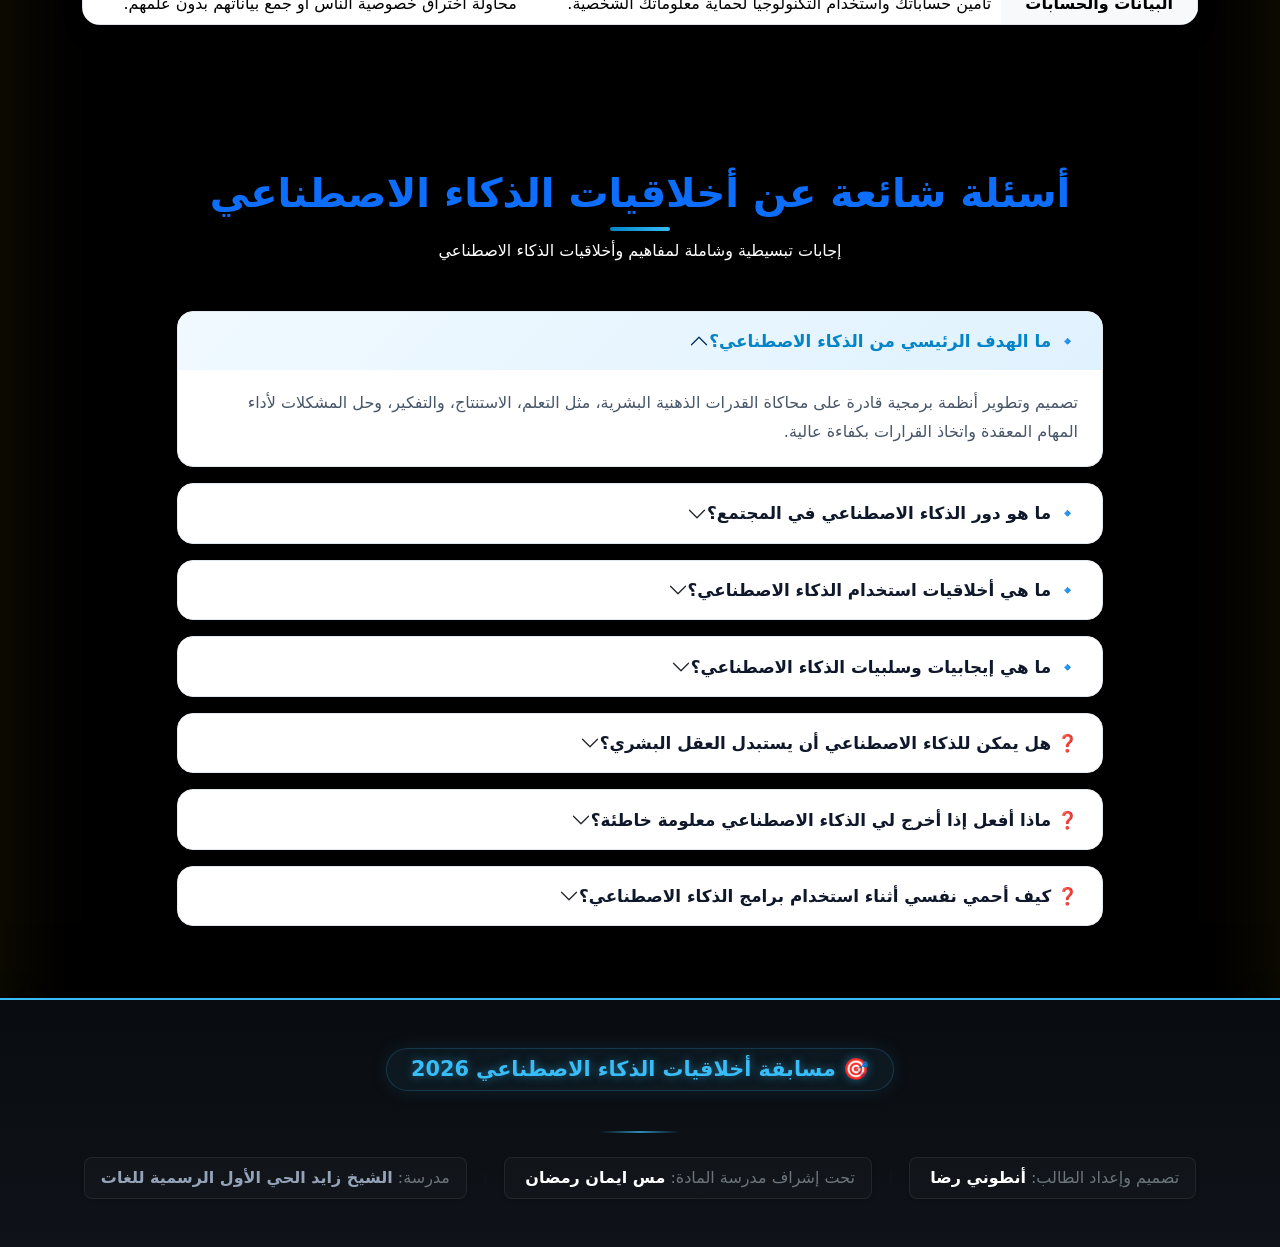
==== commit f4761969: "Add files via upload" ====
--- a/index.html
+++ b/index.html
@@ -128,7 +128,7 @@
     <!-- 2. (Hero Section - جعلنا الخلفية شفافة لتعرض هندسة الموقع) -->
     <header id="home" class="bg-transparent text-white text-center py-5">
         <div class="container py-5 position-relative" style="z-index: 2;">
-            <h1 class="display-4 fw-bold mb-3 text-white">الذكاء الاصطناعي في خدمة المجتمع.. بوعي وامان</h1>
+            <h1 class="display-4 fw-bold mb-3 text-white">الذكاء الاصطناعي في خدمة المجتمع.. بوعي وأمان</h1>
             <a href="principles.html" class="shadow__btn">
                 استكشف المبادئ الأخلاقية
             </a>
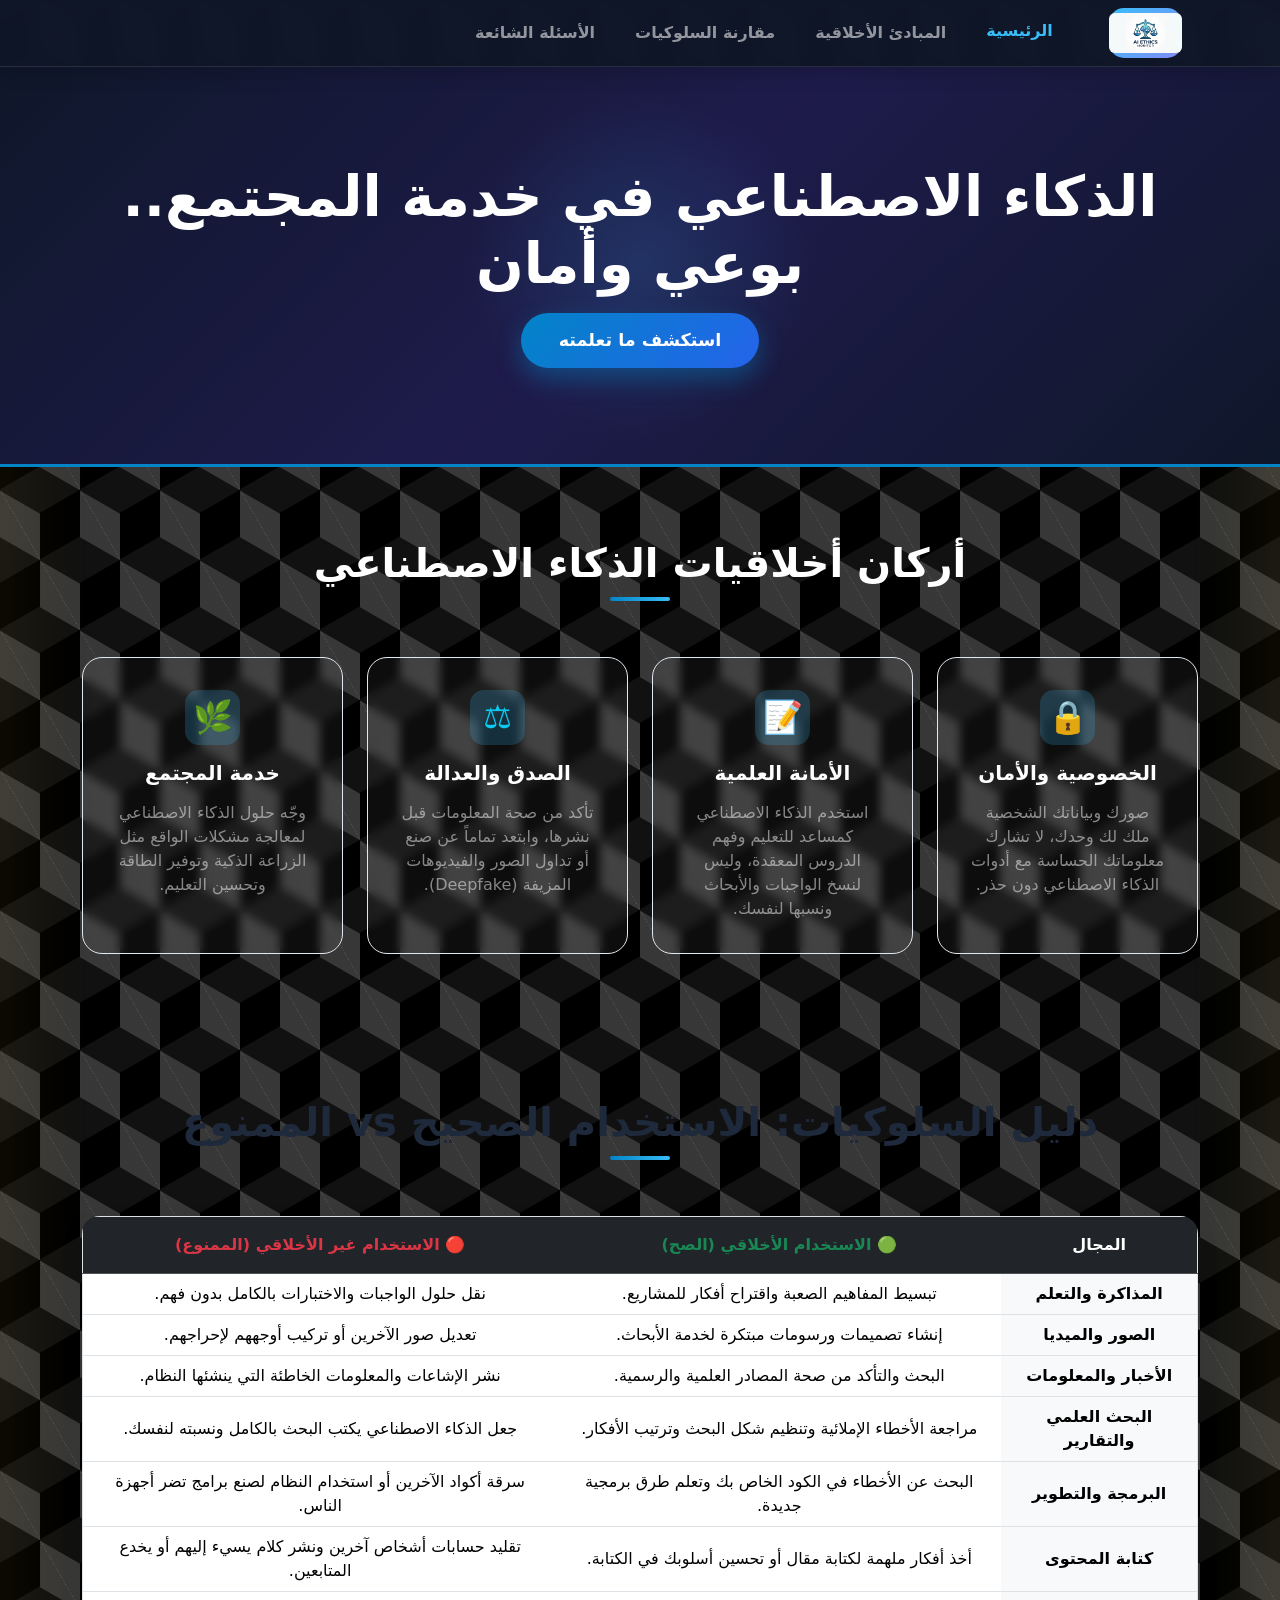
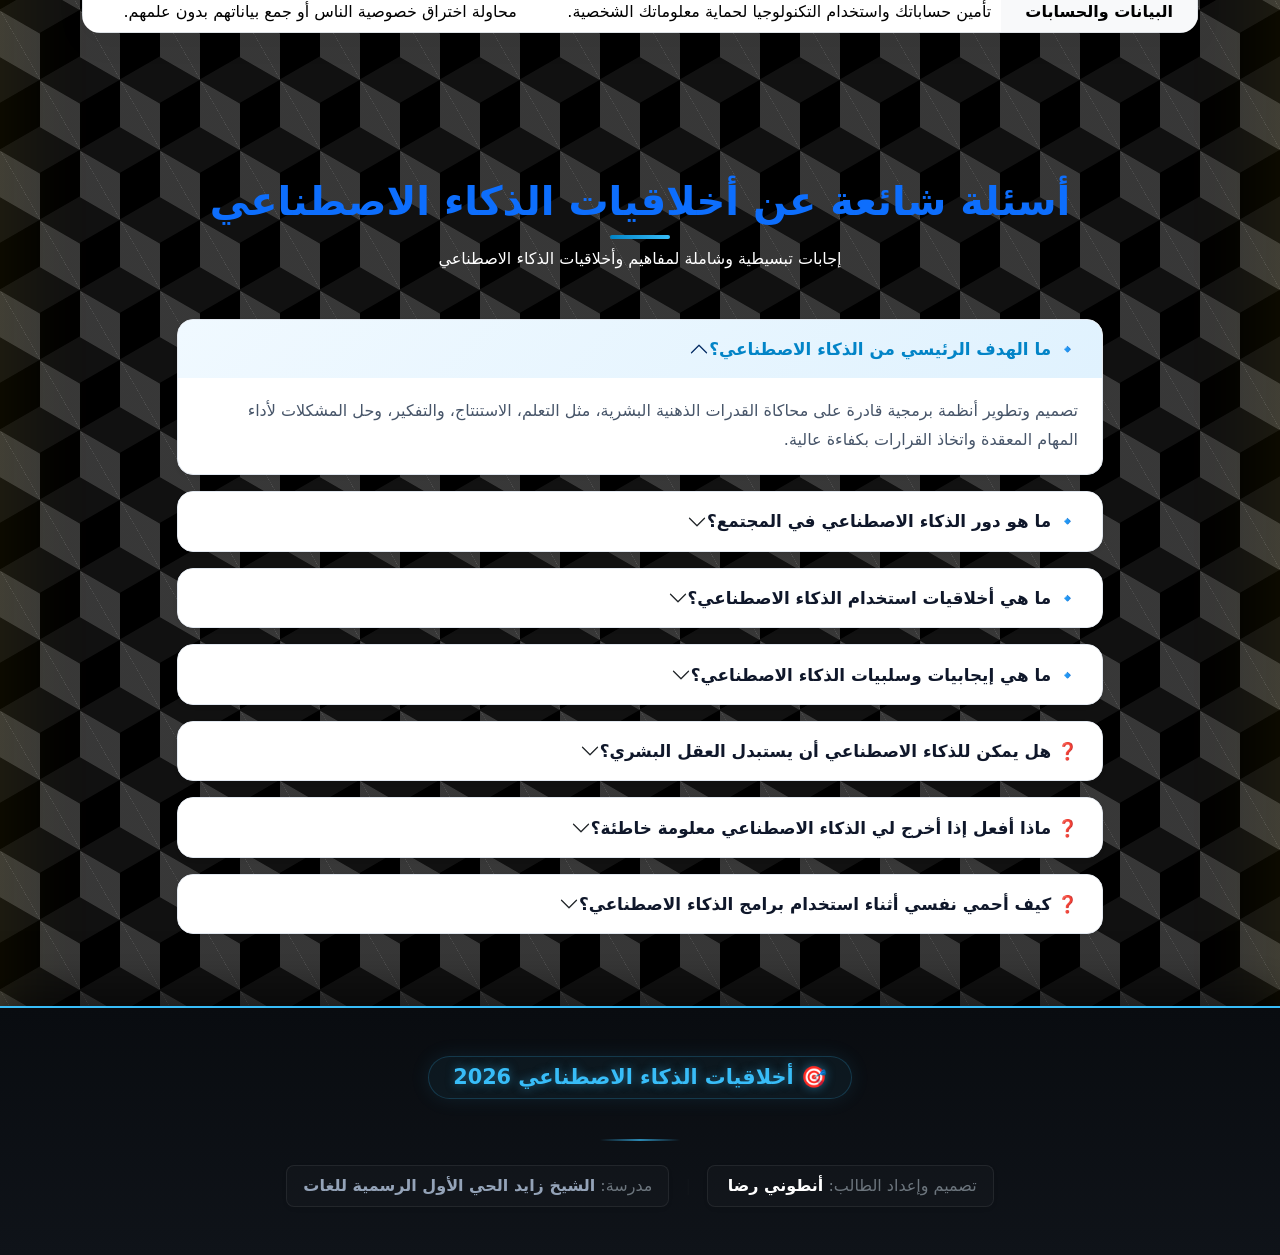
==== commit 57be6987: "Add files via upload" ====
--- a/index.html
+++ b/index.html
@@ -129,8 +129,27 @@
     <header id="home" class="bg-transparent text-white text-center py-5">
         <div class="container py-5 position-relative" style="z-index: 2;">
             <h1 class="display-4 fw-bold mb-3 text-white">الذكاء الاصطناعي في خدمة المجتمع.. بوعي وأمان</h1>
-            <a href="principles.html" class="shadow__btn">
-                استكشف المبادئ الأخلاقية
+            <a href="principles.html" class="shadow__btn"> استكشف ما تعلمته<!DOCTYPE html>
+<html lang="ar" dir="rtl">
+<head>
+    <meta charset="UTF-8">
+    <meta name="viewport" content="width=device-width, initial-scale=1.0">
+    <title>مسابقة أخلاقيات الذكاء الاصطناعي - ذكاء بأخلاق</title>
+    <!-- Bootstrap CSS -->
+    <link rel="stylesheet" href="css/bootstrap.min.css">
+    <!-- Font Awesome لإظهار الأيقونات -->
+    <link rel="stylesheet" href="https://cdnjs.cloudflare.com/ajax/libs/font-awesome/6.5.1/css/all.min.css">
+    <!-- Custom Style الملف الخارجي -->
+    <link rel="stylesheet" href="style.css">
+
+    <link rel="icon" type="image/jpeg" href="img/1dabd346-ee70-464e-b8fa-806f057bb779.jpeg">
+
+    <!-- Open Graph Meta Tags لمشاركة اللينك -->
+    <meta property="og:type" content="website">
+    <meta property="og:title" content="مسابقة أخلاقيات الذكاء الاصطناعي - ذكاء بأخلاق">
+    <meta property="og:description" content="دليل المبادئ الأخلاقية للذكاء الاصطناعي - القواعد والأسس لضمان استخدام التكنولوجيا بشكل آمن ومسؤول.">
+    <meta property="og:image" content="https://YOUR-DOMAIN.netlify.app/img/1dabd346-ee70-464e-b8fa-806f057bb779.jpeg">
+
             </a>
         </div>
     </header>
@@ -372,7 +391,7 @@
         <div class="container">
             <div class="mb-4 d-inline-block px-4 py-2 rounded-pill" style="background: rgba(56, 189, 248, 0.06); border: 1px solid rgba(56, 189, 248, 0.2); box-shadow: 0 0 20px rgba(56, 189, 248, 0.1);">
                 <h5 class="mb-0 fw-bold text-uppercase tracking-wide" style="color: #38bdf8; text-shadow: 0 0 10px rgba(56, 189, 248, 0.5); font-size: 1.3rem;">
-                    🎯 مسابقة أخلاقيات الذكاء الاصطناعي 2026
+                    🎯  أخلاقيات الذكاء الاصطناعي 2026
                 </h5>
             </div>
             
@@ -383,15 +402,7 @@
                 <div class="px-3 py-2 rounded-3 shadow-sm text-secondary fs-6" style="background: rgba(255, 255, 255, 0.02); border: 1px solid rgba(255, 255, 255, 0.07);">
                     تصميم وإعداد الطالب: <strong class="text-white ms-1 fw-bold" style="color: #ffffff;">أنطوني رضا</strong>
                 </div>
-
                 <span class="d-none d-md-inline text-muted opacity-25">|</span>
-
-                <div class="px-3 py-2 rounded-3 shadow-sm text-secondary fs-6" style="background: rgba(255, 255, 255, 0.02); border: 1px solid rgba(255, 255, 255, 0.07);">
-                    تحت إشراف مدرسة المادة: <strong class="text-white ms-1 fw-bold" style="color: #ffffff;">مس ايمان رمضان</strong>
-                </div>
-
-                <span class="d-none d-md-inline text-muted opacity-25">|</span>
-
                 <div class="px-3 py-2 rounded-3 shadow-sm text-secondary fs-6" style="background: rgba(255, 255, 255, 0.02); border: 1px solid rgba(255, 255, 255, 0.07);">
                     مدرسة: <span class="fw-semibold" style="color: #94a3b8;">الشيخ زايد الحي الأول الرسمية للغات</span>
                 </div>
